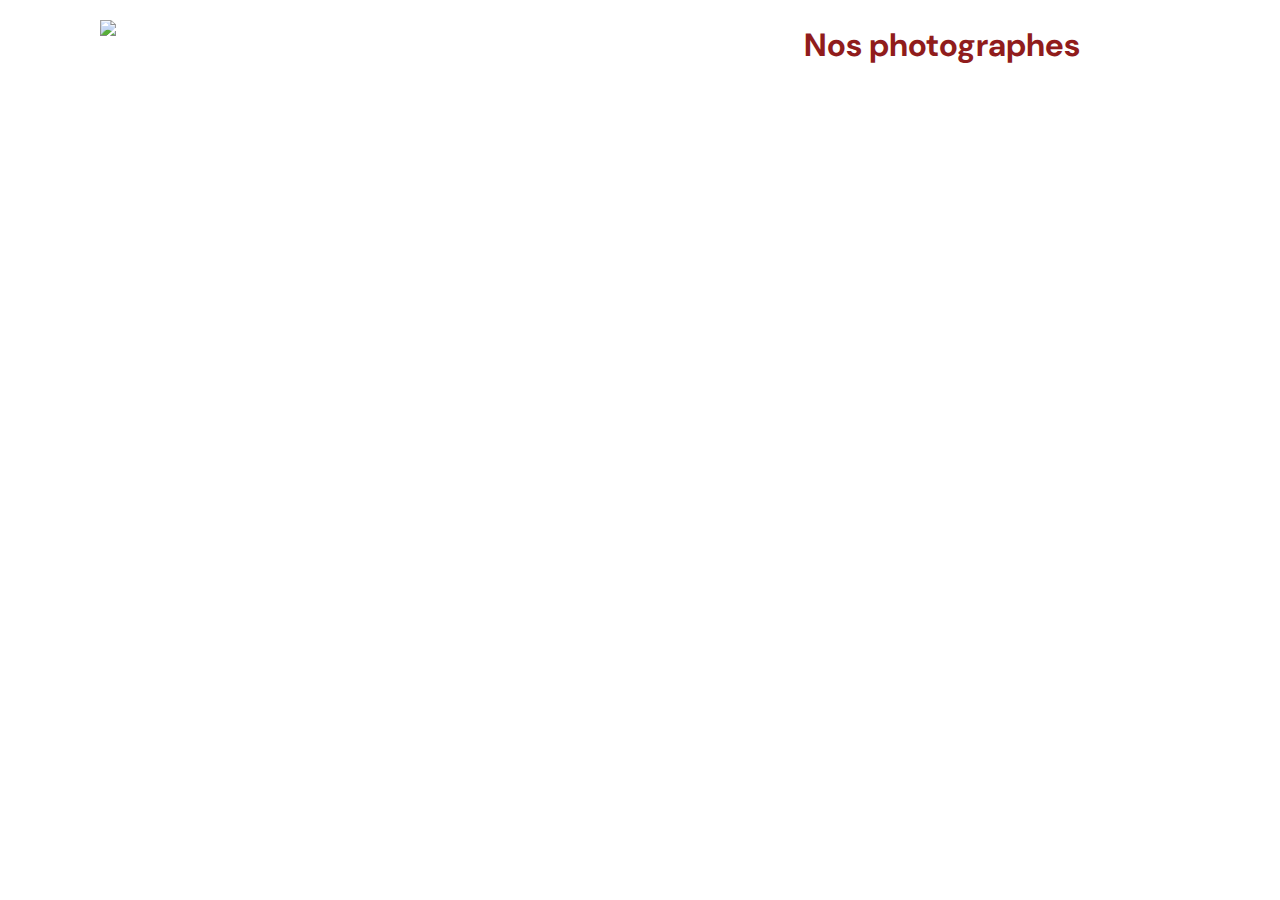
==== index.html @ 1bea78c1 ":construction: Detail Photographers" ====
<!DOCTYPE html>
<html>
  <head>
    <link href="css/style.css" rel="stylesheet" type="text/css" />
    <meta charset="utf-8" />
    <link rel="icon" type="image/png" href="assets/favicon.png" />
    <link
      href="https://fonts.googleapis.com/css?family=DM+Sans&display=swap"
      rel="stylesheet"
    />
    <title>Fisheye</title>
  </head>
  <body>
    <header>
      <img src="assets/images/logo.png" class="logo" />
      <h1>Nos photographes</h1>
    </header>
    <main id="main">
      <div class="photographer_section"></div>
    </main>
    <script src="scripts/factories/Photographer.js"></script>
    <script src="scripts/pages/index.js"></script>
    <script src="scripts/pages/photographer.js"></script>
  </body>
</html>
---- css/style.css ----
@import url("photographer.css");

body {
  font-family: "DM Sans", sans-serif;
  margin: 0 100px;
}

header {
  display: flex;
  flex-direction: row;
  justify-content: space-between;
  align-items: center;
  height: 90px;
}

h1 {
  color: #901c1c;
  margin-right: 100px;
}

.logo {
  height: 50px;
}

.photographer_section {
  display: grid;
  grid-template-columns: 1fr 1fr 1fr;
  gap: 70px;
  margin-top: 100px;
}

.photographer_section article {
  justify-self: center;
  display: flex;
  justify-content: center;
  align-items: center;
  flex-direction: column;
}

.photographer_section article h2 {
  color: #d3573c;
  font-size: 36px;
  margin-bottom: 8px !important;
}

.photographer_section article .slogan {
  color: black;
  font-size: 10px;
}

.photographer_section article .location {
  font-size: 13px;
  color: #901c1c;
  margin: 0px;
}

.photographer_section article .prices {
  color: #757575;
  font-size: 9px;
}

.photographer_section article img {
  height: 200px;
  width: 200px;
  border-radius: 50%;
  object-fit: cover;
}
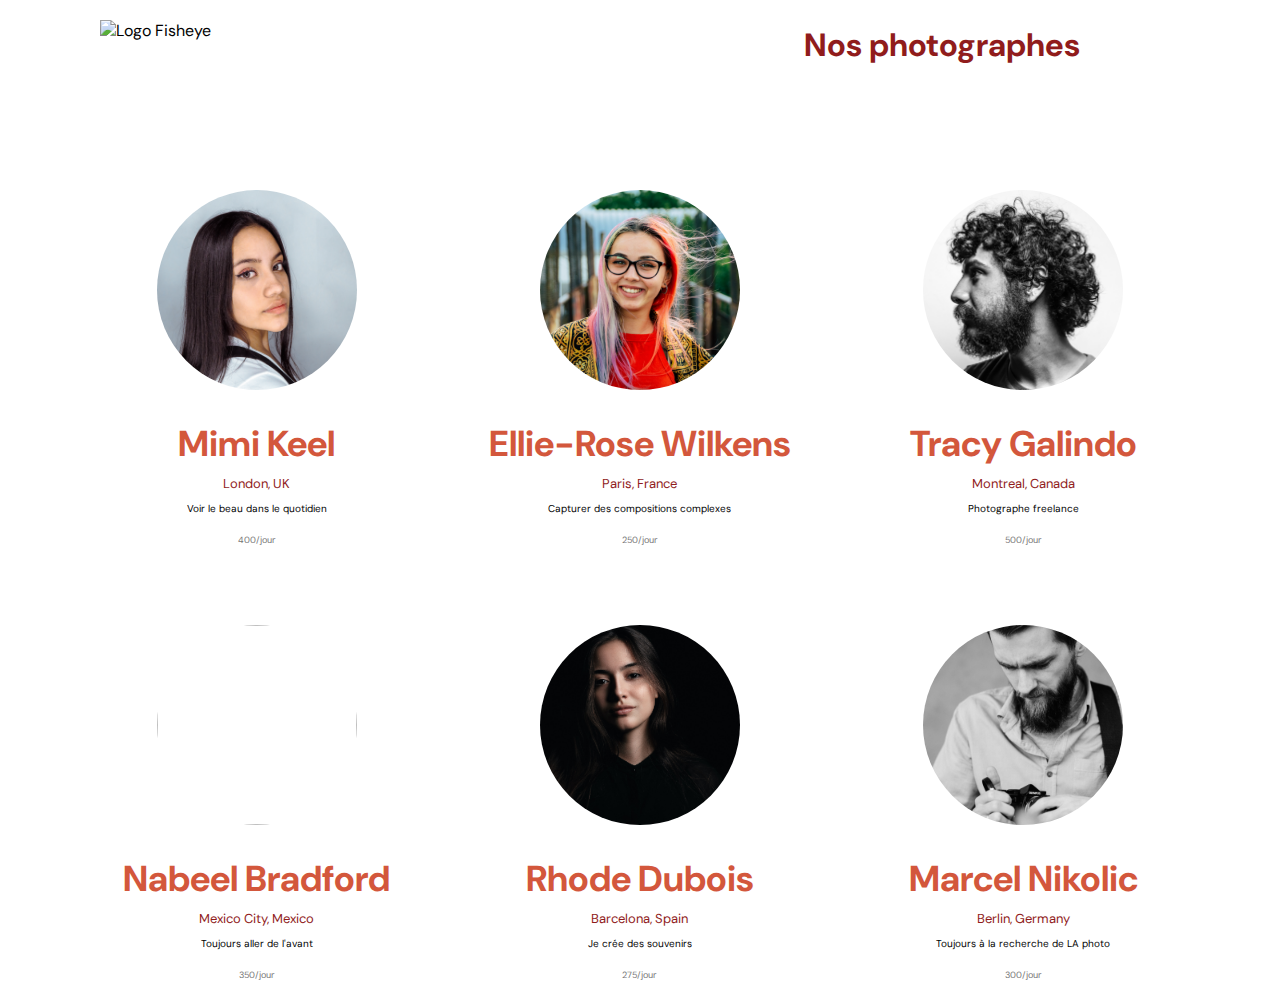
==== commit 51151cc4: ":sparkles: accessibility" ====
--- a/index.html
+++ b/index.html
@@ -12,13 +12,19 @@
   </head>
   <body>
     <header>
-      <img src="assets/images/logo.png" class="logo" />
+      <img
+        href="index.html"
+        src="assets/images/logo.png"
+        class="logo"
+        alt="Logo Fisheye"
+        tabindex="0"
+      />
       <h1>Nos photographes</h1>
     </header>
     <main id="main">
-      <div class="photographer_section"></div>
+      <div aria-label="Photographers" class="photographer_section"></div>
     </main>
-    <script src="scripts/factories/Photographer.js"></script>
+    <script src="scripts/factories/photographer.js"></script>
     <script src="scripts/pages/index.js"></script>
     <script src="scripts/pages/photographer.js"></script>
   </body>
